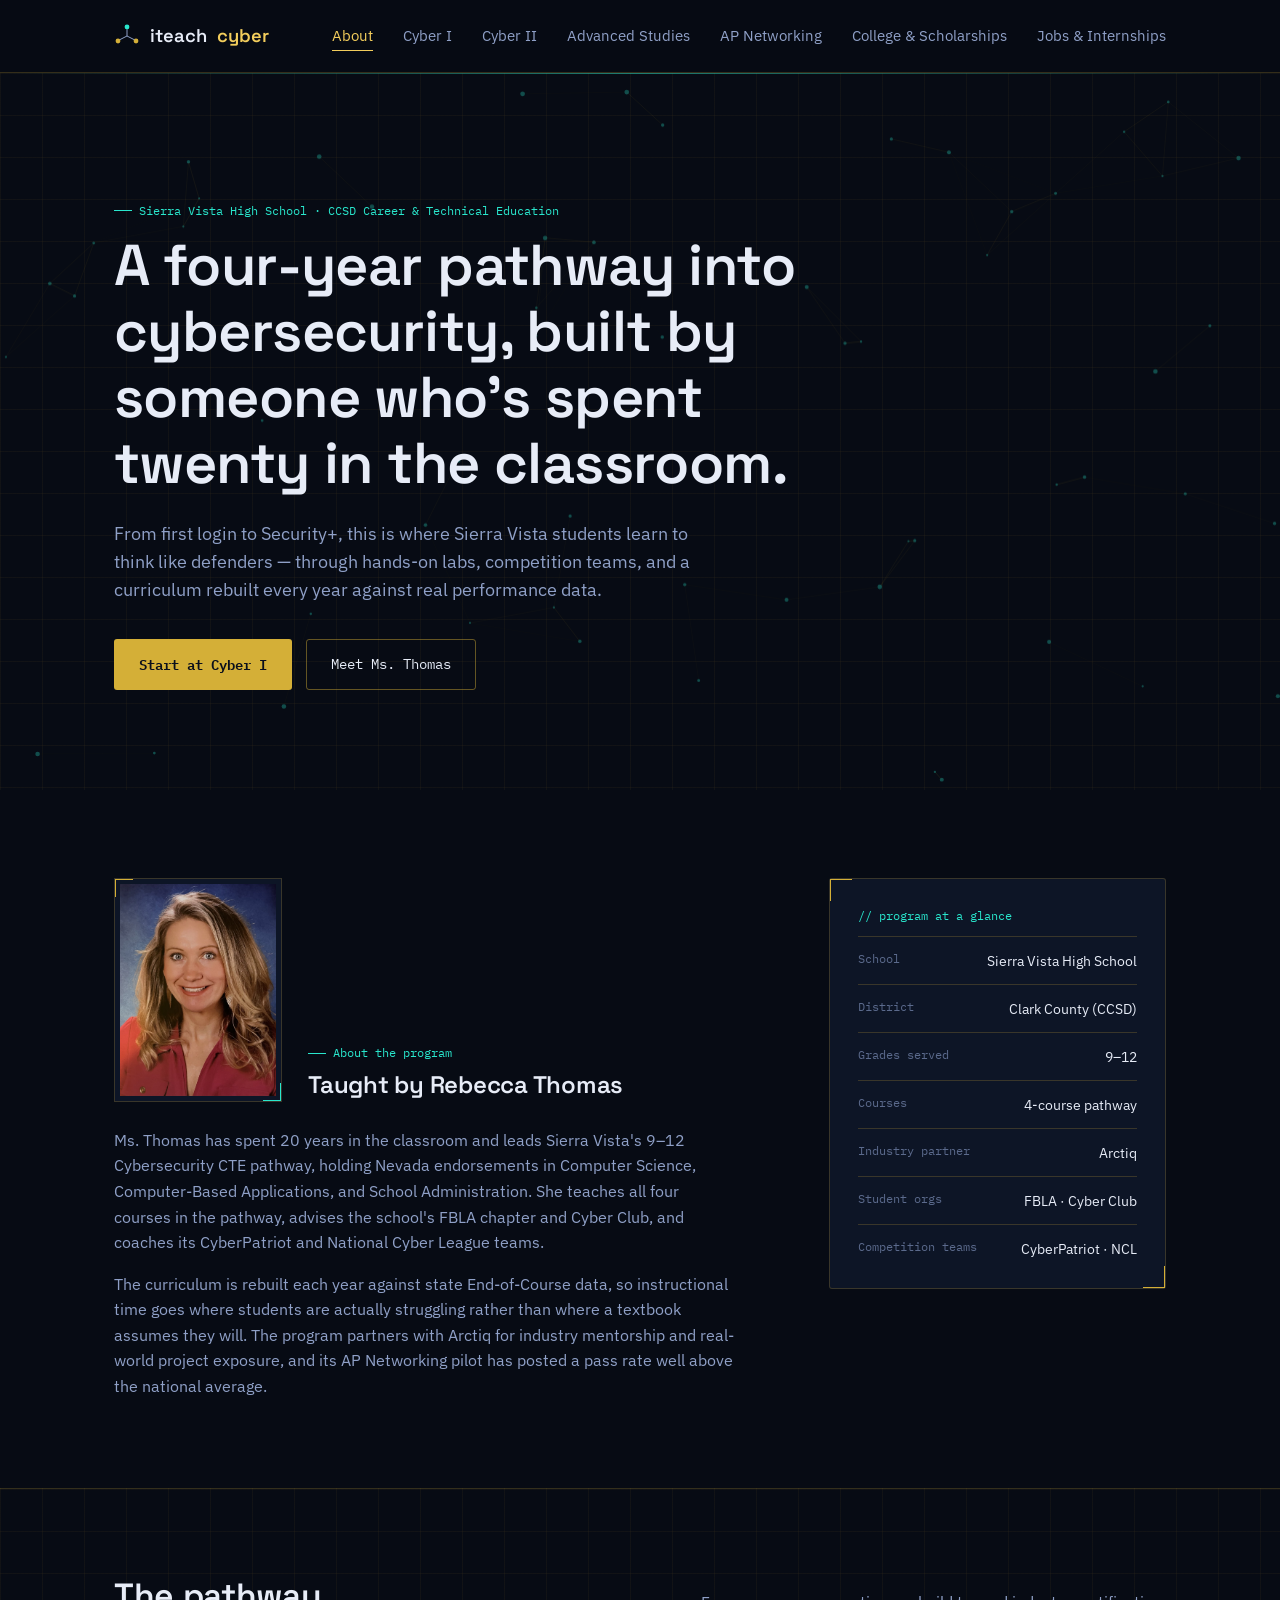
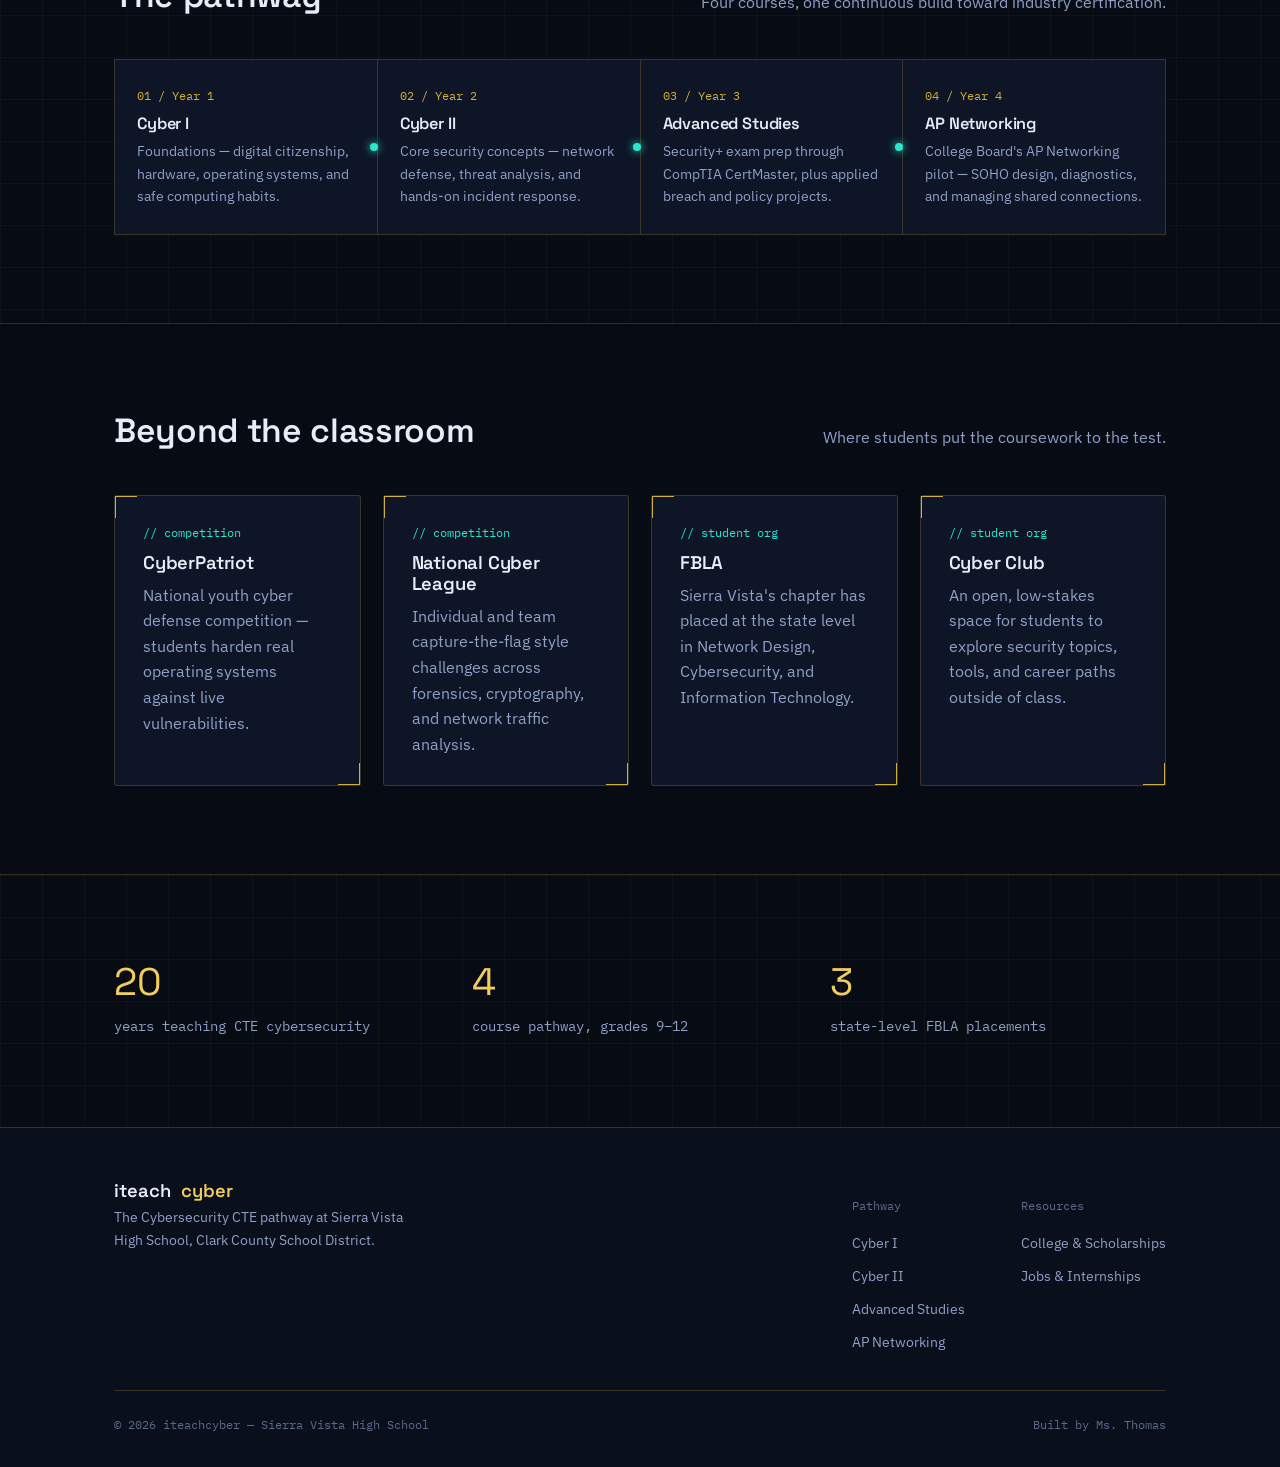
==== index.html @ eb6a7a23 "Add files via upload" ====
<!DOCTYPE html>
<html lang="en">
<head>
<meta charset="UTF-8">
<meta name="viewport" content="width=device-width, initial-scale=1.0">
<title>iteachcyber — Cybersecurity Pathway, Sierra Vista High School</title>
<meta name="description" content="Home of the Sierra Vista High School Cybersecurity CTE pathway: Cyber I, Cyber II, Advanced Studies, AP Networking, and student resources.">
<link rel="preconnect" href="https://fonts.googleapis.com">
<link rel="preconnect" href="https://fonts.gstatic.com" crossorigin>
<link href="https://fonts.googleapis.com/css2?family=Space+Grotesk:wght@500;600;700&family=IBM+Plex+Sans:wght@400;500;600&family=IBM+Plex+Mono:wght@400;500&display=swap" rel="stylesheet">
<link rel="stylesheet" href="css/style.css">
</head>
<body>

<nav class="site-nav">
  <div class="wrap">
    <a href="index.html" class="brand">
      <svg class="brand-mark" viewBox="0 0 26 26" fill="none" xmlns="http://www.w3.org/2000/svg">
        <circle cx="13" cy="4" r="2.4" fill="#29E7CD"/>
        <circle cx="4" cy="18" r="2.4" fill="#D4AF37"/>
        <circle cx="22" cy="18" r="2.4" fill="#D4AF37"/>
        <path d="M13 6.4V13M13 13L5.6 16.8M13 13L20.4 16.8" stroke="#8FA0C7" stroke-width="1"/>
      </svg>
      iteach<span>cyber</span>
    </a>
    <button class="nav-toggle" aria-label="Toggle navigation" aria-expanded="false">
      <svg width="18" height="12" viewBox="0 0 18 12" fill="none"><path d="M0 1H18M0 6H18M0 11H18" stroke="currentColor"/></svg>
    </button>
    <ul class="nav-links">
      <li><a href="index.html" aria-current="page">About</a></li>
      <li><a href="cyber1.html">Cyber I</a></li>
      <li><a href="cyber2.html">Cyber II</a></li>
      <li><a href="cyber-as.html">Advanced Studies</a></li>
      <li><a href="ap-networking.html">AP Networking</a></li>
      <li><a href="college-scholarships.html">College &amp; Scholarships</a></li>
      <li><a href="jobs-internships.html">Jobs &amp; Internships</a></li>
    </ul>
  </div>
</nav>

<header class="hero grid-wash">
  <canvas id="net-canvas"></canvas>
  <div class="hero-scan"></div>
  <div class="wrap">
    <div class="hero-inner">
      <span class="eyebrow">Sierra Vista High School · CCSD Career &amp; Technical Education</span>
      <h1>A four-year pathway into cybersecurity, built by someone who's spent twenty in the classroom.</h1>
      <p class="lede">From first login to Security+, this is where Sierra Vista students learn to think like defenders — through hands-on labs, competition teams, and a curriculum rebuilt every year against real performance data.</p>
      <div class="btn-row">
        <a href="cyber1.html" class="btn btn-primary">Start at Cyber I</a>
        <a href="#about" class="btn btn-ghost">Meet Ms. Thomas</a>
      </div>
    </div>
  </div>
</header>

<section id="about">
  <div class="wrap">
    <div class="course-layout">
      <div>
        <div class="about-photo-row">
          <!-- swap this file any time: images/ms-thomas.jpg -->
          <figure class="photo-frame">
            <img src="images/ms-thomas.jpg" alt="Ms. Rebecca Thomas, Cybersecurity CTE teacher at Sierra Vista High School">
          </figure>
          <div class="heading-group">
            <span class="eyebrow">About the program</span>
            <h2>Taught by Rebecca Thomas</h2>
          </div>
        </div>
        <p>Ms. Thomas has spent 20 years in the classroom and leads Sierra Vista's 9–12 Cybersecurity CTE pathway, holding Nevada endorsements in Computer Science, Computer-Based Applications, and School Administration. She teaches all four courses in the pathway, advises the school's FBLA chapter and Cyber Club, and coaches its CyberPatriot and National Cyber League teams.</p>
        <p>The curriculum is rebuilt each year against state End-of-Course data, so instructional time goes where students are actually struggling rather than where a textbook assumes they will. The program partners with Arctiq for industry mentorship and real-world project exposure, and its AP Networking pilot has posted a pass rate well above the national average.</p>
      </div>
      <div class="panel">
        <span class="tag">// program at a glance</span>
        <ul class="fact-list">
          <li><span class="k">School</span><span class="v">Sierra Vista High School</span></li>
          <li><span class="k">District</span><span class="v">Clark County (CCSD)</span></li>
          <li><span class="k">Grades served</span><span class="v">9–12</span></li>
          <li><span class="k">Courses</span><span class="v">4-course pathway</span></li>
          <li><span class="k">Industry partner</span><span class="v">Arctiq</span></li>
          <li><span class="k">Student orgs</span><span class="v">FBLA · Cyber Club</span></li>
          <li><span class="k">Competition teams</span><span class="v">CyberPatriot · NCL</span></li>
        </ul>
      </div>
    </div>
  </div>
</section>

<section class="grid-wash">
  <div class="wrap">
    <div class="section-head">
      <h2>The pathway</h2>
      <p>Four courses, one continuous build toward industry certification.</p>
    </div>
    <div class="pathway">
      <div class="pathway-step">
        <span class="step-index">01 / Year 1</span>
        <h4>Cyber I</h4>
        <p>Foundations — digital citizenship, hardware, operating systems, and safe computing habits.</p>
      </div>
      <div class="pathway-step">
        <span class="step-index">02 / Year 2</span>
        <h4>Cyber II</h4>
        <p>Core security concepts — network defense, threat analysis, and hands-on incident response.</p>
      </div>
      <div class="pathway-step">
        <span class="step-index">03 / Year 3</span>
        <h4>Advanced Studies</h4>
        <p>Security+ exam prep through CompTIA CertMaster, plus applied breach and policy projects.</p>
      </div>
      <div class="pathway-step">
        <span class="step-index">04 / Year 4</span>
        <h4>AP Networking</h4>
        <p>College Board's AP Networking pilot — SOHO design, diagnostics, and managing shared connections.</p>
      </div>
    </div>
  </div>
</section>

<section>
  <div class="wrap">
    <div class="section-head">
      <h2>Beyond the classroom</h2>
      <p>Where students put the coursework to the test.</p>
    </div>
    <div class="grid grid-4">
      <div class="panel">
        <span class="tag">// competition</span>
        <h3>CyberPatriot</h3>
        <p>National youth cyber defense competition — students harden real operating systems against live vulnerabilities.</p>
      </div>
      <div class="panel">
        <span class="tag">// competition</span>
        <h3>National Cyber League</h3>
        <p>Individual and team capture-the-flag style challenges across forensics, cryptography, and network traffic analysis.</p>
      </div>
      <div class="panel">
        <span class="tag">// student org</span>
        <h3>FBLA</h3>
        <p>Sierra Vista's chapter has placed at the state level in Network Design, Cybersecurity, and Information Technology.</p>
      </div>
      <div class="panel">
        <span class="tag">// student org</span>
        <h3>Cyber Club</h3>
        <p>An open, low-stakes space for students to explore security topics, tools, and career paths outside of class.</p>
      </div>
    </div>
  </div>
</section>

<section class="grid-wash">
  <div class="wrap">
    <div class="grid grid-3">
      <div class="stat">
        <span class="num">20</span>
        <span class="label">years teaching CTE cybersecurity</span>
      </div>
      <div class="stat">
        <span class="num">4</span>
        <span class="label">course pathway, grades 9–12</span>
      </div>
      <div class="stat">
        <span class="num">3</span>
        <span class="label">state-level FBLA placements</span>
      </div>
    </div>
  </div>
</section>

<footer class="site-footer">
  <div class="wrap">
    <div class="footer-top">
      <div class="footer-brand">
        <a href="index.html" class="brand">iteach<span>cyber</span></a>
        <p>The Cybersecurity CTE pathway at Sierra Vista High School, Clark County School District.</p>
      </div>
      <div class="footer-cols">
        <div class="footer-col">
          <h5>Pathway</h5>
          <a href="cyber1.html">Cyber I</a>
          <a href="cyber2.html">Cyber II</a>
          <a href="cyber-as.html">Advanced Studies</a>
          <a href="ap-networking.html">AP Networking</a>
        </div>
        <div class="footer-col">
          <h5>Resources</h5>
          <a href="college-scholarships.html">College &amp; Scholarships</a>
          <a href="jobs-internships.html">Jobs &amp; Internships</a>
        </div>
      </div>
    </div>
    <div class="footer-bottom">
      <span>© 2026 iteachcyber — Sierra Vista High School</span>
      <span>Built by Ms. Thomas</span>
    </div>
  </div>
</footer>

<script src="js/main.js"></script>
</body>
</html>
---- css/style.css ----
/* ==========================================================================
   iteachcyber — design tokens
   ========================================================================== */

:root {
  /* color */
  --bg:            #070b14;
  --bg-soft:       #0a0f1c;
  --panel:         #0d1526;
  --panel-raised:  #101b33;
  --navy-mid:      #13224d;
  --hairline:      rgba(212, 175, 55, 0.22);
  --hairline-strong: rgba(212, 175, 55, 0.45);
  --gold:          #d4af37;
  --gold-bright:   #f2cd5c;
  --cyan:          #29e7cd;
  --cyan-dim:      rgba(41, 231, 205, 0.35);
  --text:          #e7ecf7;
  --text-muted:    #8fa0c7;
  --text-faint:    #5b6a8c;
  --danger:        #ff6b6b;

  /* type */
  --font-display: "Space Grotesk", "Segoe UI", sans-serif;
  --font-body:    "IBM Plex Sans", "Segoe UI", sans-serif;
  --font-mono:    "IBM Plex Mono", "Consolas", monospace;

  /* layout */
  --max-w: 1180px;
  --edge: clamp(20px, 5vw, 64px);
  --radius: 3px;
}

/* ==========================================================================
   reset
   ========================================================================== */

*, *::before, *::after { box-sizing: border-box; }
html { scroll-behavior: smooth; }
@media (prefers-reduced-motion: reduce) {
  html { scroll-behavior: auto; }
  *, *::before, *::after { animation-duration: 0.001ms !important; animation-iteration-count: 1 !important; transition-duration: 0.001ms !important; }
}

body {
  margin: 0;
  background: var(--bg);
  color: var(--text);
  font-family: var(--font-body);
  font-size: 16px;
  line-height: 1.6;
  -webkit-font-smoothing: antialiased;
}

img { max-width: 100%; display: block; }
a { color: inherit; text-decoration: none; }

h1, h2, h3, h4 {
  font-family: var(--font-display);
  font-weight: 600;
  line-height: 1.15;
  margin: 0 0 0.5em;
  letter-spacing: -0.01em;
}

p { margin: 0 0 1em; max-width: 62ch; color: var(--text-muted); }
p:last-child { margin-bottom: 0; }

ul { padding: 0; margin: 0; list-style: none; }

::selection { background: var(--gold); color: #0a0f1c; }

:focus-visible {
  outline: 2px solid var(--cyan);
  outline-offset: 3px;
}

/* faint circuit-grid background wash, used behind most sections */
.grid-wash {
  background-image:
    linear-gradient(rgba(212, 175, 55, 0.05) 1px, transparent 1px),
    linear-gradient(90deg, rgba(212, 175, 55, 0.05) 1px, transparent 1px);
  background-size: 42px 42px;
}

/* ==========================================================================
   layout helpers
   ========================================================================== */

.wrap {
  max-width: var(--max-w);
  margin: 0 auto;
  padding-left: var(--edge);
  padding-right: var(--edge);
}

.eyebrow {
  display: inline-flex;
  align-items: center;
  gap: 0.6em;
  font-family: var(--font-mono);
  font-size: 0.78rem;
  color: var(--cyan);
  margin-bottom: 0.9em;
}
.eyebrow::before {
  content: "";
  width: 18px;
  height: 1px;
  background: var(--cyan);
}

section { position: relative; padding: 88px 0; }
section + section { border-top: 1px solid var(--hairline); }

/* ==========================================================================
   nav
   ========================================================================== */

.site-nav {
  position: sticky;
  top: 0;
  z-index: 50;
  background: rgba(7, 11, 20, 0.88);
  backdrop-filter: blur(10px);
  border-bottom: 1px solid var(--hairline);
}

.site-nav .wrap {
  display: flex;
  align-items: center;
  justify-content: space-between;
  height: 72px;
}

.brand {
  display: flex;
  align-items: center;
  gap: 10px;
  font-family: var(--font-display);
  font-size: 1.15rem;
  font-weight: 600;
  color: var(--text);
}

.brand-mark {
  width: 26px;
  height: 26px;
  flex: none;
}

.brand span { color: var(--gold-bright); }

.nav-links {
  display: flex;
  align-items: center;
  gap: 30px;
}

.nav-links a {
  font-size: 0.92rem;
  color: var(--text-muted);
  position: relative;
  padding: 6px 0;
  transition: color 0.15s ease;
  white-space: nowrap;
}

.nav-links a:hover { color: var(--text); }

.nav-links a::after {
  content: "";
  position: absolute;
  left: 0;
  bottom: 0;
  width: 0;
  height: 1px;
  background: var(--gold);
  transition: width 0.2s ease;
}

.nav-links a:hover::after { width: 100%; }

.nav-links a[aria-current="page"] {
  color: var(--gold-bright);
}
.nav-links a[aria-current="page"]::after {
  width: 100%;
  background: var(--gold-bright);
}

.nav-toggle {
  display: none;
  background: none;
  border: 1px solid var(--hairline-strong);
  border-radius: var(--radius);
  color: var(--text);
  width: 40px;
  height: 36px;
  align-items: center;
  justify-content: center;
  cursor: pointer;
}

@media (max-width: 860px) {
  .nav-toggle { display: flex; }
  .nav-links {
    position: absolute;
    top: 72px;
    left: 0;
    right: 0;
    flex-direction: column;
    align-items: flex-start;
    gap: 0;
    background: var(--bg-soft);
    border-bottom: 1px solid var(--hairline);
    max-height: 0;
    overflow: hidden;
    transition: max-height 0.25s ease;
  }
  .nav-links.open { max-height: 420px; }
  .nav-links a {
    width: 100%;
    padding: 14px var(--edge);
    border-top: 1px solid var(--hairline);
  }
  .nav-links a::after { display: none; }
}

/* ==========================================================================
   buttons
   ========================================================================== */

.btn {
  display: inline-flex;
  align-items: center;
  gap: 10px;
  font-family: var(--font-mono);
  font-size: 0.88rem;
  padding: 13px 24px;
  border-radius: var(--radius);
  border: 1px solid transparent;
  cursor: pointer;
  transition: transform 0.15s ease, border-color 0.15s ease, background 0.15s ease;
}

.btn-primary {
  background: var(--gold);
  color: #0a0f1c;
  font-weight: 600;
}
.btn-primary:hover { background: var(--gold-bright); transform: translateY(-1px); }

.btn-ghost {
  border-color: var(--hairline-strong);
  color: var(--text);
}
.btn-ghost:hover { border-color: var(--cyan); color: var(--cyan); }

.btn-row { display: flex; gap: 14px; flex-wrap: wrap; }

/* ==========================================================================
   hero
   ========================================================================== */

.hero {
  position: relative;
  padding: 120px 0 100px;
  overflow: hidden;
  border-top: none;
}

.hero canvas {
  position: absolute;
  inset: 0;
  width: 100%;
  height: 100%;
  opacity: 0.55;
}

.hero .wrap { position: relative; z-index: 2; }

.hero-inner { max-width: 720px; }

.hero h1 {
  font-size: clamp(2.3rem, 5vw, 3.6rem);
  margin-bottom: 0.4em;
}

.hero p.lede {
  font-size: 1.1rem;
  color: var(--text-muted);
  max-width: 54ch;
  margin-bottom: 2em;
}

.hero-scan {
  position: absolute;
  left: 0; right: 0; top: 0;
  height: 1px;
  background: linear-gradient(90deg, transparent, var(--cyan), transparent);
  animation: scan 6s linear infinite;
  opacity: 0.5;
}
@keyframes scan {
  0% { transform: translateY(0); }
  100% { transform: translateY(600px); }
}

/* page header for interior pages (no canvas, lighter) */
.page-header {
  padding: 64px 0 56px;
  border-bottom: 1px solid var(--hairline);
  background:
    radial-gradient(ellipse at top left, rgba(41,231,205,0.06), transparent 55%),
    var(--bg-soft);
}
.page-header h1 { font-size: clamp(2rem, 4vw, 2.8rem); }
.page-header .lede { color: var(--text-muted); max-width: 60ch; }
.page-kicker {
  font-family: var(--font-mono);
  font-size: 0.8rem;
  color: var(--gold);
  margin-bottom: 0.8em;
}

/* ==========================================================================
   panels / cards
   ========================================================================== */

.panel {
  background: var(--panel);
  border: 1px solid var(--hairline);
  border-radius: var(--radius);
  padding: 28px;
  position: relative;
}

.panel::before {
  content: "";
  position: absolute;
  top: 0; left: 0;
  width: 22px; height: 22px;
  border-top: 1px solid var(--gold);
  border-left: 1px solid var(--gold);
}
.panel::after {
  content: "";
  position: absolute;
  bottom: 0; right: 0;
  width: 22px; height: 22px;
  border-bottom: 1px solid var(--gold);
  border-right: 1px solid var(--gold);
}

.panel h3 { font-size: 1.15rem; margin-bottom: 0.5em; }
.panel .tag {
  font-family: var(--font-mono);
  font-size: 0.72rem;
  color: var(--cyan);
  display: block;
  margin-bottom: 0.9em;
}

.grid {
  display: grid;
  gap: 22px;
}
.grid-2 { grid-template-columns: repeat(2, 1fr); }
.grid-3 { grid-template-columns: repeat(3, 1fr); }
.grid-4 { grid-template-columns: repeat(4, 1fr); }

@media (max-width: 900px) {
  .grid-3, .grid-4 { grid-template-columns: repeat(2, 1fr); }
}
@media (max-width: 620px) {
  .grid-2, .grid-3, .grid-4 { grid-template-columns: 1fr; }
}

/* stat strip */
.stat {
  font-family: var(--font-mono);
}
.stat .num {
  font-family: var(--font-display);
  font-size: 2.4rem;
  color: var(--gold-bright);
  display: block;
  line-height: 1;
  margin-bottom: 0.3em;
}
.stat .label { font-size: 0.85rem; color: var(--text-muted); }

/* ==========================================================================
   pathway stepper (Cyber I -> Cyber II -> AS -> AP Networking)
   ========================================================================== */

.pathway {
  display: flex;
  align-items: stretch;
  gap: 0;
  margin-top: 10px;
}

.pathway-step {
  flex: 1;
  position: relative;
  padding: 26px 22px;
  background: var(--panel);
  border: 1px solid var(--hairline);
}

.pathway-step:not(:last-child) { border-right: none; }

.pathway-step .step-index {
  font-family: var(--font-mono);
  font-size: 0.75rem;
  color: var(--gold);
  display: block;
  margin-bottom: 0.8em;
}

.pathway-step h4 {
  font-size: 1.02rem;
  margin-bottom: 0.4em;
}

.pathway-step p { font-size: 0.88rem; margin: 0; }

.pathway-step:not(:last-child)::after {
  content: "";
  position: absolute;
  right: -1px;
  top: 50%;
  transform: translateY(-50%);
  width: 8px;
  height: 8px;
  background: var(--cyan);
  border-radius: 50%;
  box-shadow: 0 0 8px var(--cyan);
  z-index: 2;
}

@media (max-width: 860px) {
  .pathway { flex-direction: column; }
  .pathway-step:not(:last-child) { border-right: 1px solid var(--hairline); border-bottom: none; }
  .pathway-step:not(:last-child)::after { top: auto; bottom: -1px; right: 50%; transform: translate(50%, 50%); }
}

/* ==========================================================================
   quick-fact sidebar (course pages)
   ========================================================================== */

.course-layout {
  display: grid;
  grid-template-columns: 2fr 1fr;
  gap: 40px;
  align-items: start;
}
@media (max-width: 900px) {
  .course-layout { grid-template-columns: 1fr; }
}

.fact-list li {
  display: flex;
  justify-content: space-between;
  gap: 12px;
  padding: 12px 0;
  border-top: 1px solid var(--hairline);
  font-size: 0.9rem;
}
.fact-list li:last-child { padding-bottom: 0; }
.fact-list .k { color: var(--text-faint); font-family: var(--font-mono); font-size: 0.78rem; }
.fact-list .v { color: var(--text); text-align: right; }

.unit-list li {
  display: flex;
  gap: 16px;
  padding: 16px 0;
  border-top: 1px solid var(--hairline);
}
.unit-list li:first-child { border-top: none; }
.unit-list .u-index {
  font-family: var(--font-mono);
  color: var(--gold);
  font-size: 0.82rem;
  flex: none;
  padding-top: 2px;
  min-width: 28px;
}
.unit-list h4 { font-size: 1rem; margin-bottom: 0.3em; }
.unit-list p { font-size: 0.9rem; }

/* ==========================================================================
   about photo
   ========================================================================== */

.about-photo-row {
  display: flex;
  align-items: flex-end;
  gap: 26px;
  margin-bottom: 26px;
  flex-wrap: wrap;
}

.photo-frame {
  margin: 0;
  flex: none;
  width: 168px;
  aspect-ratio: 3 / 4;
  position: relative;
  padding: 5px;
  background: var(--panel);
  border: 1px solid var(--hairline);
}

.photo-frame::before {
  content: "";
  position: absolute;
  top: 0; left: 0;
  width: 18px; height: 18px;
  border-top: 1px solid var(--gold);
  border-left: 1px solid var(--gold);
}
.photo-frame::after {
  content: "";
  position: absolute;
  bottom: 0; right: 0;
  width: 18px; height: 18px;
  border-bottom: 1px solid var(--cyan);
  border-right: 1px solid var(--cyan);
}

.photo-frame img {
  width: 100%;
  height: 100%;
  object-fit: cover;
  display: block;
}

.about-photo-row .heading-group h2 { margin-bottom: 0.15em; }
.about-photo-row .heading-group .eyebrow { margin-bottom: 0.6em; }

@media (max-width: 560px) {
  .about-photo-row { align-items: flex-start; }
  .photo-frame { width: 120px; }
}

/* ==========================================================================
   resource cards (college / scholarship / jobs pages)
   ========================================================================== */

.resource-card {
  border: 1px solid var(--hairline);
  background: var(--panel);
  padding: 24px;
  border-radius: var(--radius);
}
.resource-card h3 { font-size: 1.05rem; margin-bottom: 0.5em; }
.resource-card p { font-size: 0.92rem; }
.resource-card .btn-ghost { margin-top: 16px; font-size: 0.8rem; padding: 10px 18px; }

/* ==========================================================================
   footer
   ========================================================================== */

.site-footer {
  border-top: 1px solid var(--hairline);
  padding: 48px 0 32px;
  background: var(--bg-soft);
}

.footer-top {
  display: flex;
  justify-content: space-between;
  gap: 32px;
  flex-wrap: wrap;
  margin-bottom: 32px;
}

.footer-brand p { font-size: 0.9rem; max-width: 38ch; }

.footer-cols { display: flex; gap: 56px; flex-wrap: wrap; }
.footer-col h5 {
  font-family: var(--font-mono);
  font-size: 0.75rem;
  color: var(--text-faint);
  margin-bottom: 0.9em;
  font-weight: 400;
}
.footer-col a {
  display: block;
  font-size: 0.9rem;
  color: var(--text-muted);
  padding: 5px 0;
  transition: color 0.15s ease;
}
.footer-col a:hover { color: var(--gold-bright); }

.footer-bottom {
  padding-top: 24px;
  border-top: 1px solid var(--hairline);
  display: flex;
  justify-content: space-between;
  flex-wrap: wrap;
  gap: 10px;
  font-family: var(--font-mono);
  font-size: 0.76rem;
  color: var(--text-faint);
}

/* ==========================================================================
   misc utility
   ========================================================================== */

.section-head {
  display: flex;
  justify-content: space-between;
  align-items: flex-end;
  gap: 24px;
  margin-bottom: 44px;
  flex-wrap: wrap;
}
.section-head h2 { font-size: clamp(1.6rem, 3vw, 2.1rem); margin: 0; }
.section-head p { margin: 0; }

.text-center { text-align: center; }
.mt-lg { margin-top: 48px; }
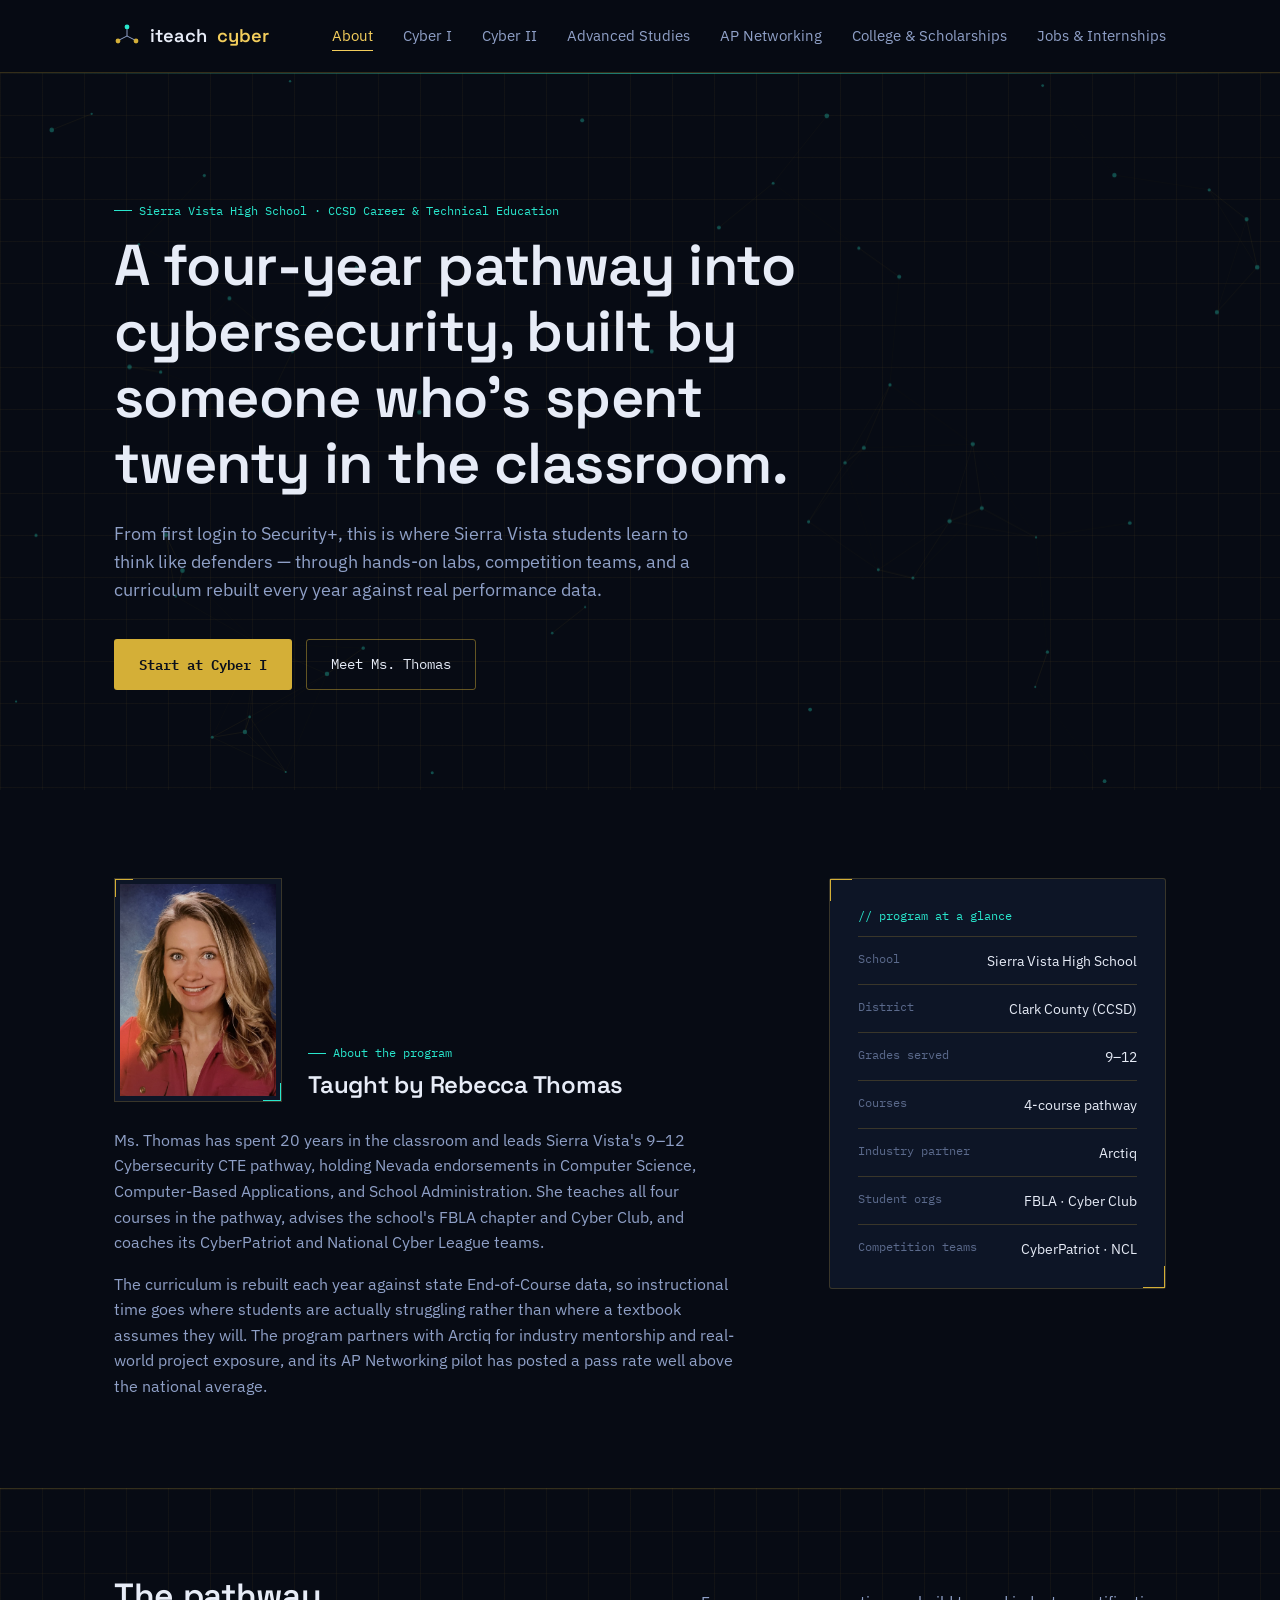
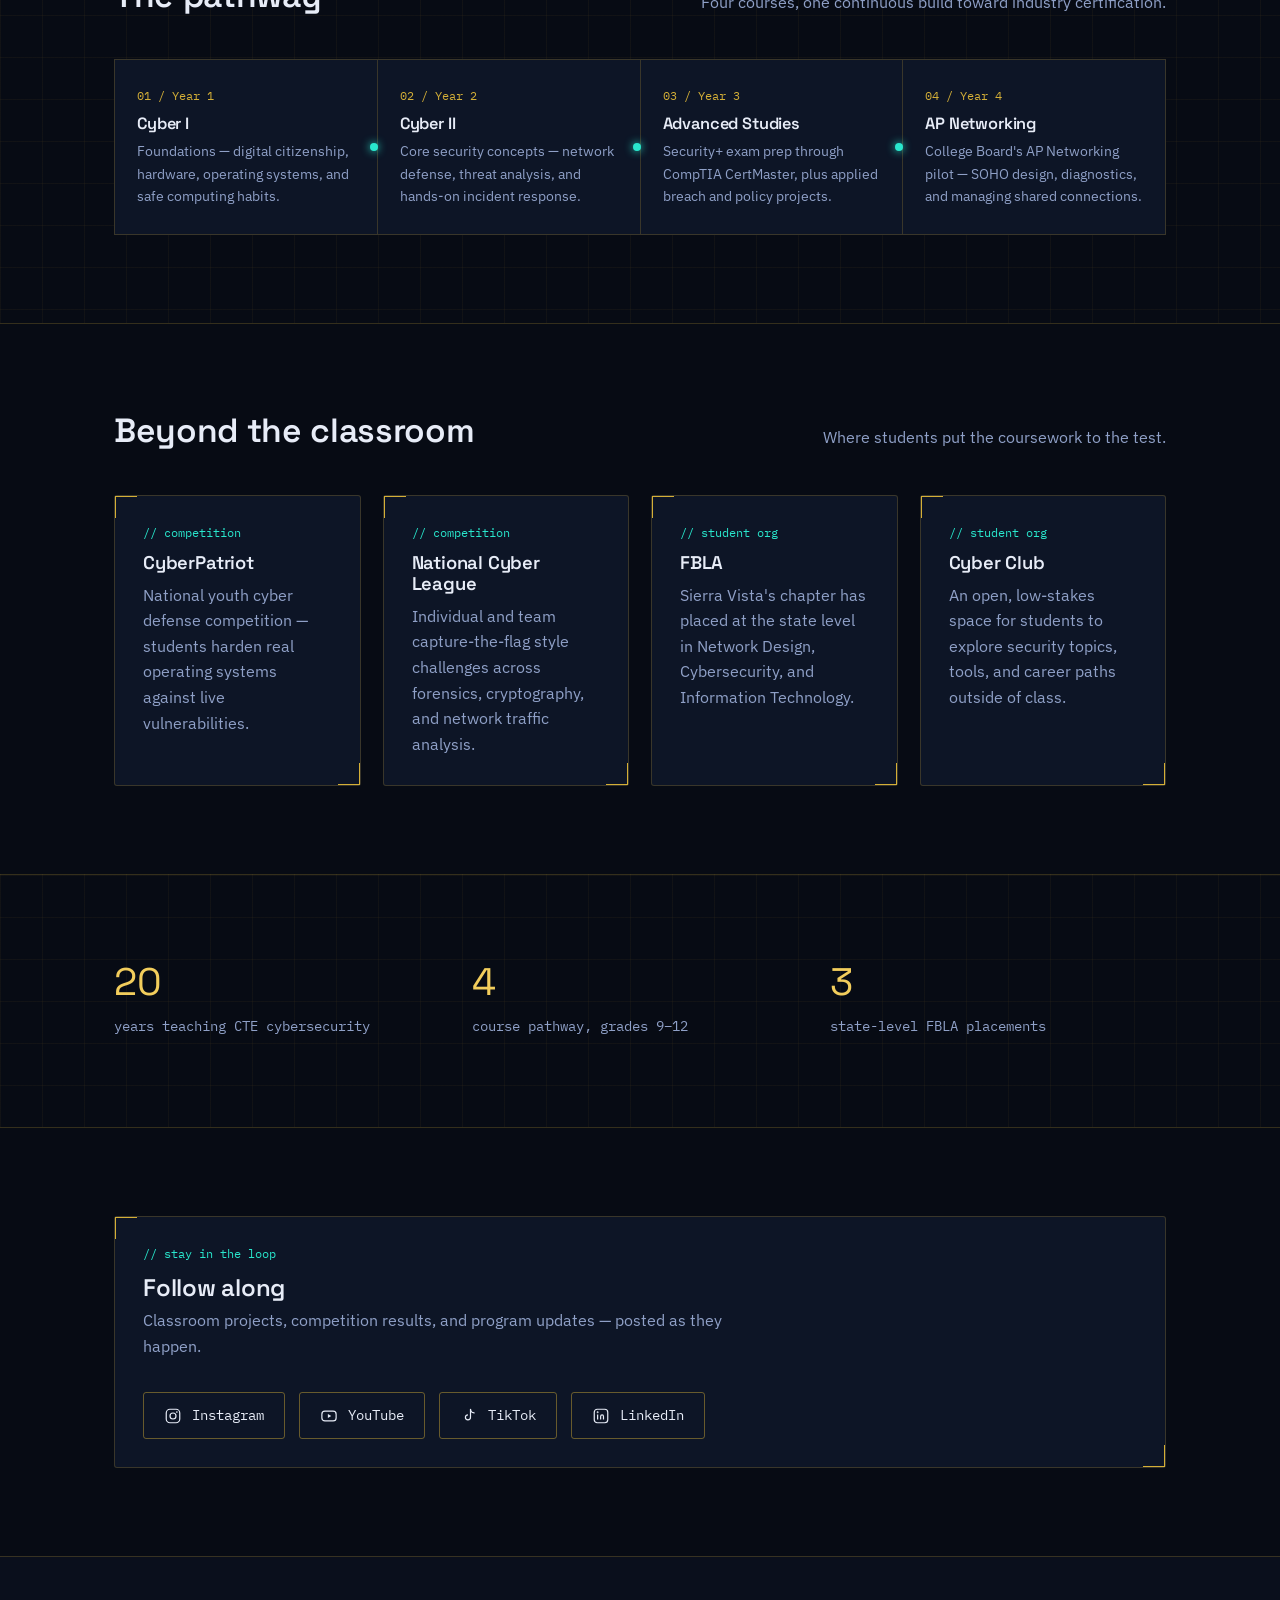
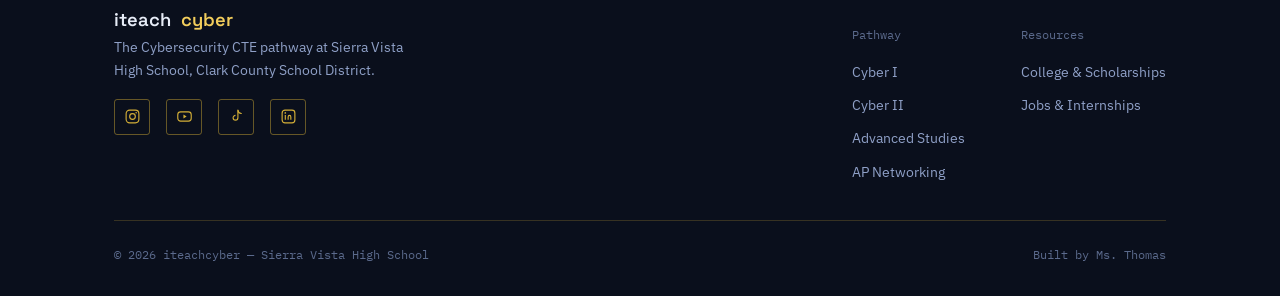
==== commit f13a58b9: "Add files via upload" ====
--- a/index.html
+++ b/index.html
@@ -168,12 +168,56 @@
   </div>
 </section>
 
+<section>
+  <div class="wrap">
+    <div class="panel follow-panel">
+      <div>
+        <span class="tag">// stay in the loop</span>
+        <h2>Follow along</h2>
+        <p>Classroom projects, competition results, and program updates — posted as they happen.</p>
+      </div>
+      <div class="follow-links">
+        <a class="follow-link" href="https://www.instagram.com/iteachcyber" target="_blank" rel="noopener">
+          <svg viewBox="0 0 24 24" fill="none" stroke="currentColor" stroke-width="1.6"><rect x="3" y="3" width="18" height="18" rx="5"/><circle cx="12" cy="12" r="4"/><circle cx="17.2" cy="6.8" r="1.1" fill="currentColor" stroke="none"/></svg>
+          Instagram
+        </a>
+        <a class="follow-link" href="https://www.youtube.com/@iteachcyber" target="_blank" rel="noopener">
+          <svg viewBox="0 0 24 24" fill="none" stroke="currentColor" stroke-width="1.6"><rect x="2.5" y="5.5" width="19" height="13" rx="4"/><path d="M10.5 9.3L15 12l-4.5 2.7z" fill="currentColor" stroke="none"/></svg>
+          YouTube
+        </a>
+        <a class="follow-link" href="https://www.tiktok.com/@iteachcyb3r" target="_blank" rel="noopener">
+          <svg viewBox="0 0 24 24" fill="none" stroke="currentColor" stroke-width="1.6"><path d="M14 3v10.8a3.4 3.4 0 1 1-3.4-3.4"/><path d="M14 3c0.2 2.6 2.2 4.6 4.8 4.8" stroke-linecap="round"/></svg>
+          TikTok
+        </a>
+        <a class="follow-link" href="https://www.linkedin.com/in/rebecca-thomas-67156b424/" target="_blank" rel="noopener">
+          <svg viewBox="0 0 24 24" fill="none" stroke="currentColor" stroke-width="1.6"><rect x="3" y="3" width="18" height="18" rx="4"/><line x1="7.5" y1="10" x2="7.5" y2="16.5"/><circle cx="7.5" cy="7" r="0.4" fill="currentColor"/><path d="M11.5 16.5V12.7c0-1.4 0.9-2.2 2-2.2s1.8 0.7 1.8 2.2v3.8" /></svg>
+          LinkedIn
+        </a>
+      </div>
+    </div>
+  </div>
+</section>
+
 <footer class="site-footer">
   <div class="wrap">
     <div class="footer-top">
       <div class="footer-brand">
         <a href="index.html" class="brand">iteach<span>cyber</span></a>
         <p>The Cybersecurity CTE pathway at Sierra Vista High School, Clark County School District.</p>
+        <div class="social-links">
+          <a href="https://www.instagram.com/iteachcyber" target="_blank" rel="noopener" aria-label="Instagram">
+            <svg viewBox="0 0 24 24" fill="none" stroke="currentColor" stroke-width="1.6"><rect x="3" y="3" width="18" height="18" rx="5"/><circle cx="12" cy="12" r="4"/><circle cx="17.2" cy="6.8" r="1.1" fill="currentColor" stroke="none"/></svg>
+          </a>
+          <a href="https://www.youtube.com/@iteachcyber" target="_blank" rel="noopener" aria-label="YouTube">
+            <svg viewBox="0 0 24 24" fill="none" stroke="currentColor" stroke-width="1.6"><rect x="2.5" y="5.5" width="19" height="13" rx="4"/><path d="M10.5 9.3L15 12l-4.5 2.7z" fill="currentColor" stroke="none"/></svg>
+          </a>
+          <a href="https://www.tiktok.com/@iteachcyb3r" target="_blank" rel="noopener" aria-label="TikTok">
+            <svg viewBox="0 0 24 24" fill="none" stroke="currentColor" stroke-width="1.6"><path d="M14 3v10.8a3.4 3.4 0 1 1-3.4-3.4"/><path d="M14 3c0.2 2.6 2.2 4.6 4.8 4.8" stroke-linecap="round"/></svg>
+          </a>
+          <a href="https://www.linkedin.com/in/rebecca-thomas-67156b424/" target="_blank" rel="noopener" aria-label="LinkedIn">
+            <svg viewBox="0 0 24 24" fill="none" stroke="currentColor" stroke-width="1.6"><rect x="3" y="3" width="18" height="18" rx="4"/><line x1="7.5" y1="10" x2="7.5" y2="16.5"/><circle cx="7.5" cy="7" r="0.4" fill="currentColor"/><path d="M11.5 16.5V12.7c0-1.4 0.9-2.2 2-2.2s1.8 0.7 1.8 2.2v3.8" /></svg>
+          </a>
+        </div>
       </div>
       <div class="footer-cols">
         <div class="footer-col">
--- a/css/style.css
+++ b/css/style.css
@@ -561,6 +561,52 @@
 .resource-card .btn-ghost { margin-top: 16px; font-size: 0.8rem; padding: 10px 18px; }
 
 /* ==========================================================================
+   follow / social CTA section (homepage)
+   ========================================================================== */
+
+.follow-panel {
+  display: flex;
+  align-items: center;
+  justify-content: space-between;
+  gap: 32px;
+  flex-wrap: wrap;
+}
+
+.follow-panel h2 { margin-bottom: 0.3em; }
+.follow-panel p { margin: 0; }
+
+.follow-links {
+  display: flex;
+  gap: 14px;
+  flex-wrap: wrap;
+}
+
+.follow-link {
+  display: flex;
+  align-items: center;
+  gap: 10px;
+  padding: 12px 20px;
+  border: 1px solid var(--hairline-strong);
+  border-radius: var(--radius);
+  font-family: var(--font-mono);
+  font-size: 0.85rem;
+  color: var(--text);
+  transition: border-color 0.15s ease, color 0.15s ease, transform 0.15s ease;
+}
+
+.follow-link:hover {
+  border-color: var(--cyan);
+  color: var(--cyan);
+  transform: translateY(-2px);
+}
+
+.follow-link svg { width: 18px; height: 18px; flex: none; }
+
+@media (max-width: 700px) {
+  .follow-panel { flex-direction: column; align-items: flex-start; }
+}
+
+/* ==========================================================================
    footer
    ========================================================================== */
 
@@ -597,6 +643,32 @@
 }
 .footer-col a:hover { color: var(--gold-bright); }
 
+.social-links {
+  display: flex;
+  gap: 16px;
+  margin-top: 18px;
+}
+
+.social-links a {
+  display: flex;
+  align-items: center;
+  justify-content: center;
+  width: 36px;
+  height: 36px;
+  border: 1px solid var(--hairline-strong);
+  border-radius: var(--radius);
+  color: var(--gold);
+  transition: color 0.15s ease, border-color 0.15s ease, transform 0.15s ease;
+}
+
+.social-links a:hover {
+  color: var(--cyan);
+  border-color: var(--cyan);
+  transform: translateY(-2px);
+}
+
+.social-links svg { width: 17px; height: 17px; }
+
 .footer-bottom {
   padding-top: 24px;
   border-top: 1px solid var(--hairline);
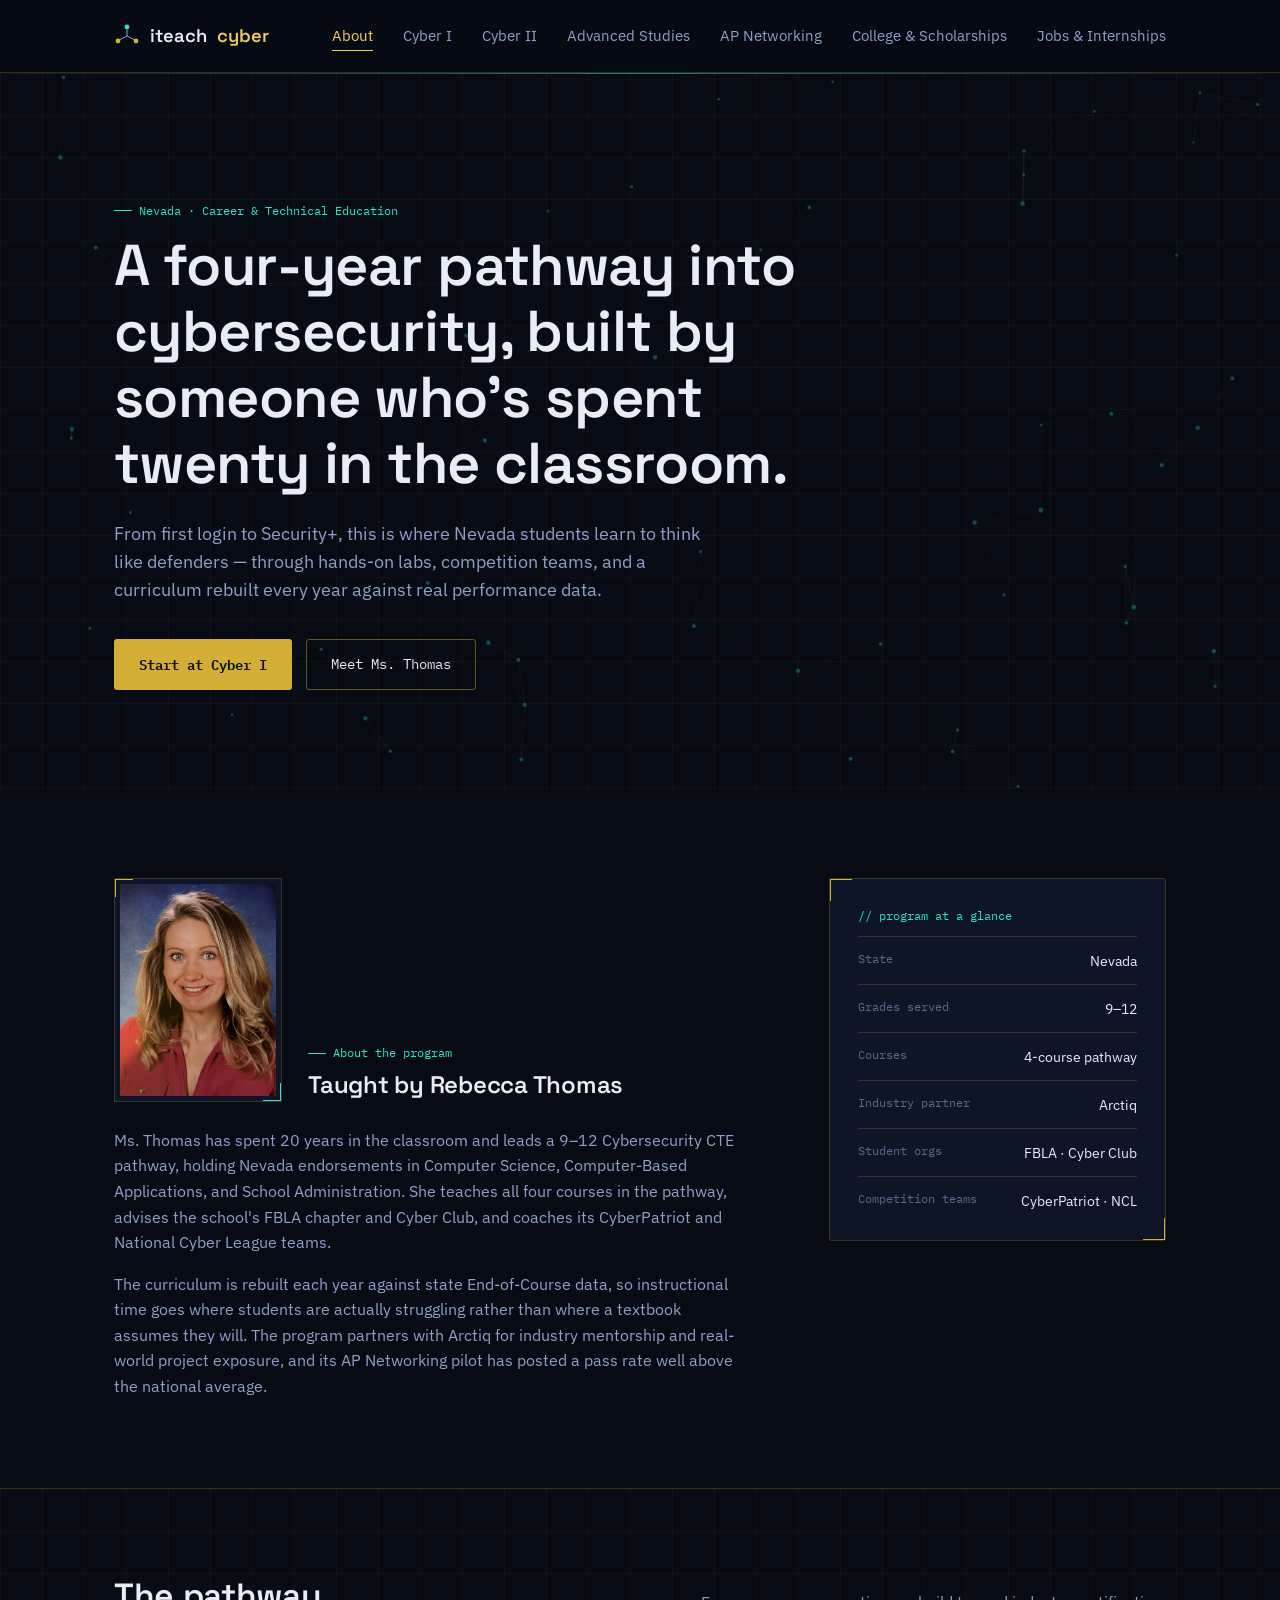
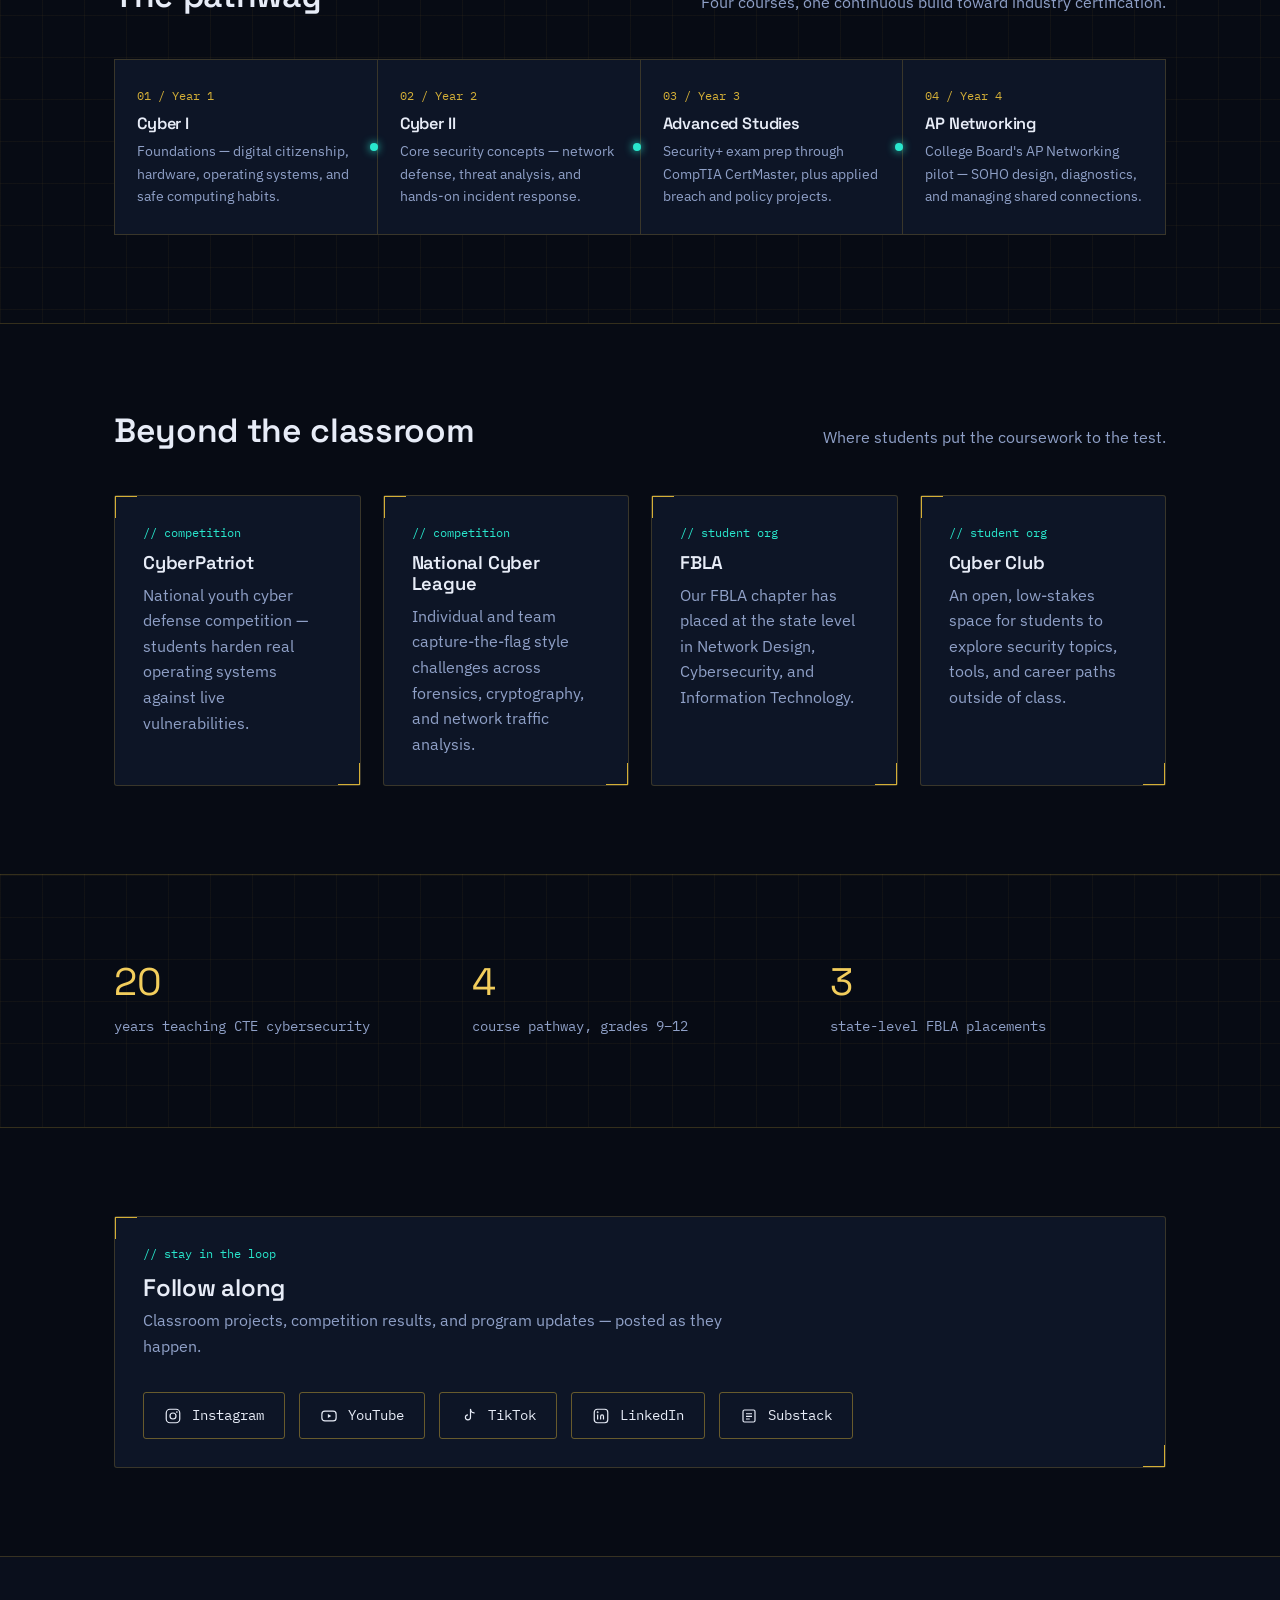
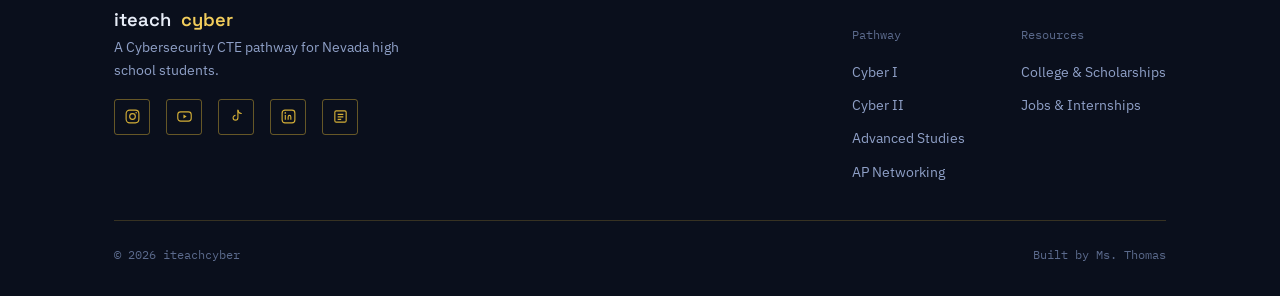
==== commit 9ed8e3f1: "Add files via upload" ====
--- a/index.html
+++ b/index.html
@@ -3,8 +3,8 @@
 <head>
 <meta charset="UTF-8">
 <meta name="viewport" content="width=device-width, initial-scale=1.0">
-<title>iteachcyber — Cybersecurity Pathway, Sierra Vista High School</title>
-<meta name="description" content="Home of the Sierra Vista High School Cybersecurity CTE pathway: Cyber I, Cyber II, Advanced Studies, AP Networking, and student resources.">
+<title>iteachcyber — Cybersecurity Pathway for Nevada Students</title>
+<meta name="description" content="A Nevada Cybersecurity CTE pathway: Cyber I, Cyber II, Advanced Studies, AP Networking, and student resources.">
 <link rel="preconnect" href="https://fonts.googleapis.com">
 <link rel="preconnect" href="https://fonts.gstatic.com" crossorigin>
 <link href="https://fonts.googleapis.com/css2?family=Space+Grotesk:wght@500;600;700&family=IBM+Plex+Sans:wght@400;500;600&family=IBM+Plex+Mono:wght@400;500&display=swap" rel="stylesheet">
@@ -43,9 +43,9 @@
   <div class="hero-scan"></div>
   <div class="wrap">
     <div class="hero-inner">
-      <span class="eyebrow">Sierra Vista High School · CCSD Career &amp; Technical Education</span>
+      <span class="eyebrow">Nevada · Career &amp; Technical Education</span>
       <h1>A four-year pathway into cybersecurity, built by someone who's spent twenty in the classroom.</h1>
-      <p class="lede">From first login to Security+, this is where Sierra Vista students learn to think like defenders — through hands-on labs, competition teams, and a curriculum rebuilt every year against real performance data.</p>
+      <p class="lede">From first login to Security+, this is where Nevada students learn to think like defenders — through hands-on labs, competition teams, and a curriculum rebuilt every year against real performance data.</p>
       <div class="btn-row">
         <a href="cyber1.html" class="btn btn-primary">Start at Cyber I</a>
         <a href="#about" class="btn btn-ghost">Meet Ms. Thomas</a>
@@ -61,21 +61,20 @@
         <div class="about-photo-row">
           <!-- swap this file any time: images/ms-thomas.jpg -->
           <figure class="photo-frame">
-            <img src="images/ms-thomas.jpg" alt="Ms. Rebecca Thomas, Cybersecurity CTE teacher at Sierra Vista High School">
+            <img src="images/ms-thomas.jpg" alt="Ms. Rebecca Thomas, Nevada Cybersecurity CTE teacher">
           </figure>
           <div class="heading-group">
             <span class="eyebrow">About the program</span>
             <h2>Taught by Rebecca Thomas</h2>
           </div>
         </div>
-        <p>Ms. Thomas has spent 20 years in the classroom and leads Sierra Vista's 9–12 Cybersecurity CTE pathway, holding Nevada endorsements in Computer Science, Computer-Based Applications, and School Administration. She teaches all four courses in the pathway, advises the school's FBLA chapter and Cyber Club, and coaches its CyberPatriot and National Cyber League teams.</p>
+        <p>Ms. Thomas has spent 20 years in the classroom and leads a 9–12 Cybersecurity CTE pathway, holding Nevada endorsements in Computer Science, Computer-Based Applications, and School Administration. She teaches all four courses in the pathway, advises the school's FBLA chapter and Cyber Club, and coaches its CyberPatriot and National Cyber League teams.</p>
         <p>The curriculum is rebuilt each year against state End-of-Course data, so instructional time goes where students are actually struggling rather than where a textbook assumes they will. The program partners with Arctiq for industry mentorship and real-world project exposure, and its AP Networking pilot has posted a pass rate well above the national average.</p>
       </div>
       <div class="panel">
         <span class="tag">// program at a glance</span>
         <ul class="fact-list">
-          <li><span class="k">School</span><span class="v">Sierra Vista High School</span></li>
-          <li><span class="k">District</span><span class="v">Clark County (CCSD)</span></li>
+          <li><span class="k">State</span><span class="v">Nevada</span></li>
           <li><span class="k">Grades served</span><span class="v">9–12</span></li>
           <li><span class="k">Courses</span><span class="v">4-course pathway</span></li>
           <li><span class="k">Industry partner</span><span class="v">Arctiq</span></li>
@@ -138,7 +137,7 @@
       <div class="panel">
         <span class="tag">// student org</span>
         <h3>FBLA</h3>
-        <p>Sierra Vista's chapter has placed at the state level in Network Design, Cybersecurity, and Information Technology.</p>
+        <p>Our FBLA chapter has placed at the state level in Network Design, Cybersecurity, and Information Technology.</p>
       </div>
       <div class="panel">
         <span class="tag">// student org</span>
@@ -193,6 +192,10 @@
           <svg viewBox="0 0 24 24" fill="none" stroke="currentColor" stroke-width="1.6"><rect x="3" y="3" width="18" height="18" rx="4"/><line x1="7.5" y1="10" x2="7.5" y2="16.5"/><circle cx="7.5" cy="7" r="0.4" fill="currentColor"/><path d="M11.5 16.5V12.7c0-1.4 0.9-2.2 2-2.2s1.8 0.7 1.8 2.2v3.8" /></svg>
           LinkedIn
         </a>
+        <a class="follow-link" href="https://substack.com/@iteachcyber" target="_blank" rel="noopener">
+          <svg viewBox="0 0 24 24" fill="none" stroke="currentColor" stroke-width="1.6"><rect x="4" y="4" width="16" height="16" rx="2"/><path d="M8 9h8M8 12.5h8M8 16h5"/></svg>
+          Substack
+        </a>
       </div>
     </div>
   </div>
@@ -203,7 +206,7 @@
     <div class="footer-top">
       <div class="footer-brand">
         <a href="index.html" class="brand">iteach<span>cyber</span></a>
-        <p>The Cybersecurity CTE pathway at Sierra Vista High School, Clark County School District.</p>
+        <p>A Cybersecurity CTE pathway for Nevada high school students.</p>
         <div class="social-links">
           <a href="https://www.instagram.com/iteachcyber" target="_blank" rel="noopener" aria-label="Instagram">
             <svg viewBox="0 0 24 24" fill="none" stroke="currentColor" stroke-width="1.6"><rect x="3" y="3" width="18" height="18" rx="5"/><circle cx="12" cy="12" r="4"/><circle cx="17.2" cy="6.8" r="1.1" fill="currentColor" stroke="none"/></svg>
@@ -216,6 +219,9 @@
           </a>
           <a href="https://www.linkedin.com/in/rebecca-thomas-67156b424/" target="_blank" rel="noopener" aria-label="LinkedIn">
             <svg viewBox="0 0 24 24" fill="none" stroke="currentColor" stroke-width="1.6"><rect x="3" y="3" width="18" height="18" rx="4"/><line x1="7.5" y1="10" x2="7.5" y2="16.5"/><circle cx="7.5" cy="7" r="0.4" fill="currentColor"/><path d="M11.5 16.5V12.7c0-1.4 0.9-2.2 2-2.2s1.8 0.7 1.8 2.2v3.8" /></svg>
+          </a>
+          <a href="https://substack.com/@iteachcyber" target="_blank" rel="noopener" aria-label="Substack">
+            <svg viewBox="0 0 24 24" fill="none" stroke="currentColor" stroke-width="1.6"><rect x="4" y="4" width="16" height="16" rx="2"/><path d="M8 9h8M8 12.5h8M8 16h5"/></svg>
           </a>
         </div>
       </div>
@@ -235,7 +241,7 @@
       </div>
     </div>
     <div class="footer-bottom">
-      <span>© 2026 iteachcyber — Sierra Vista High School</span>
+      <span>© 2026 iteachcyber</span>
       <span>Built by Ms. Thomas</span>
     </div>
   </div>
